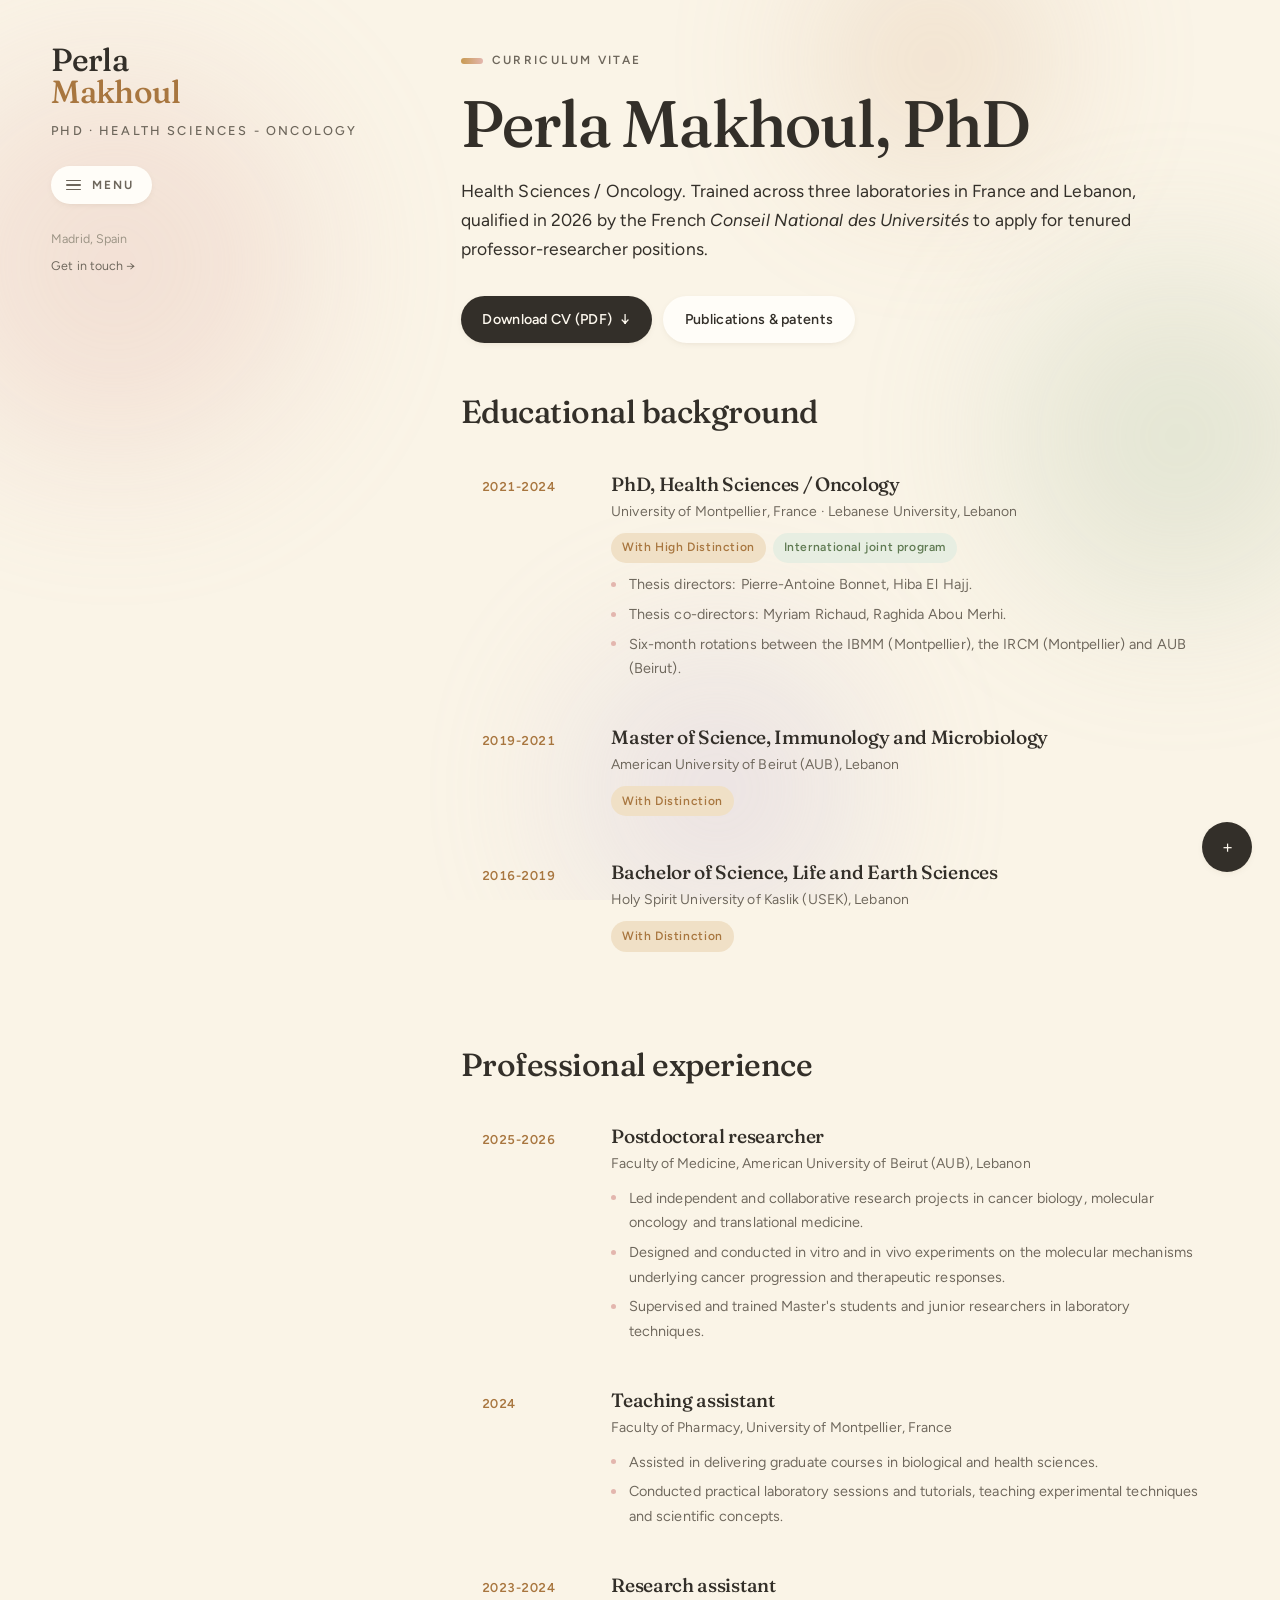
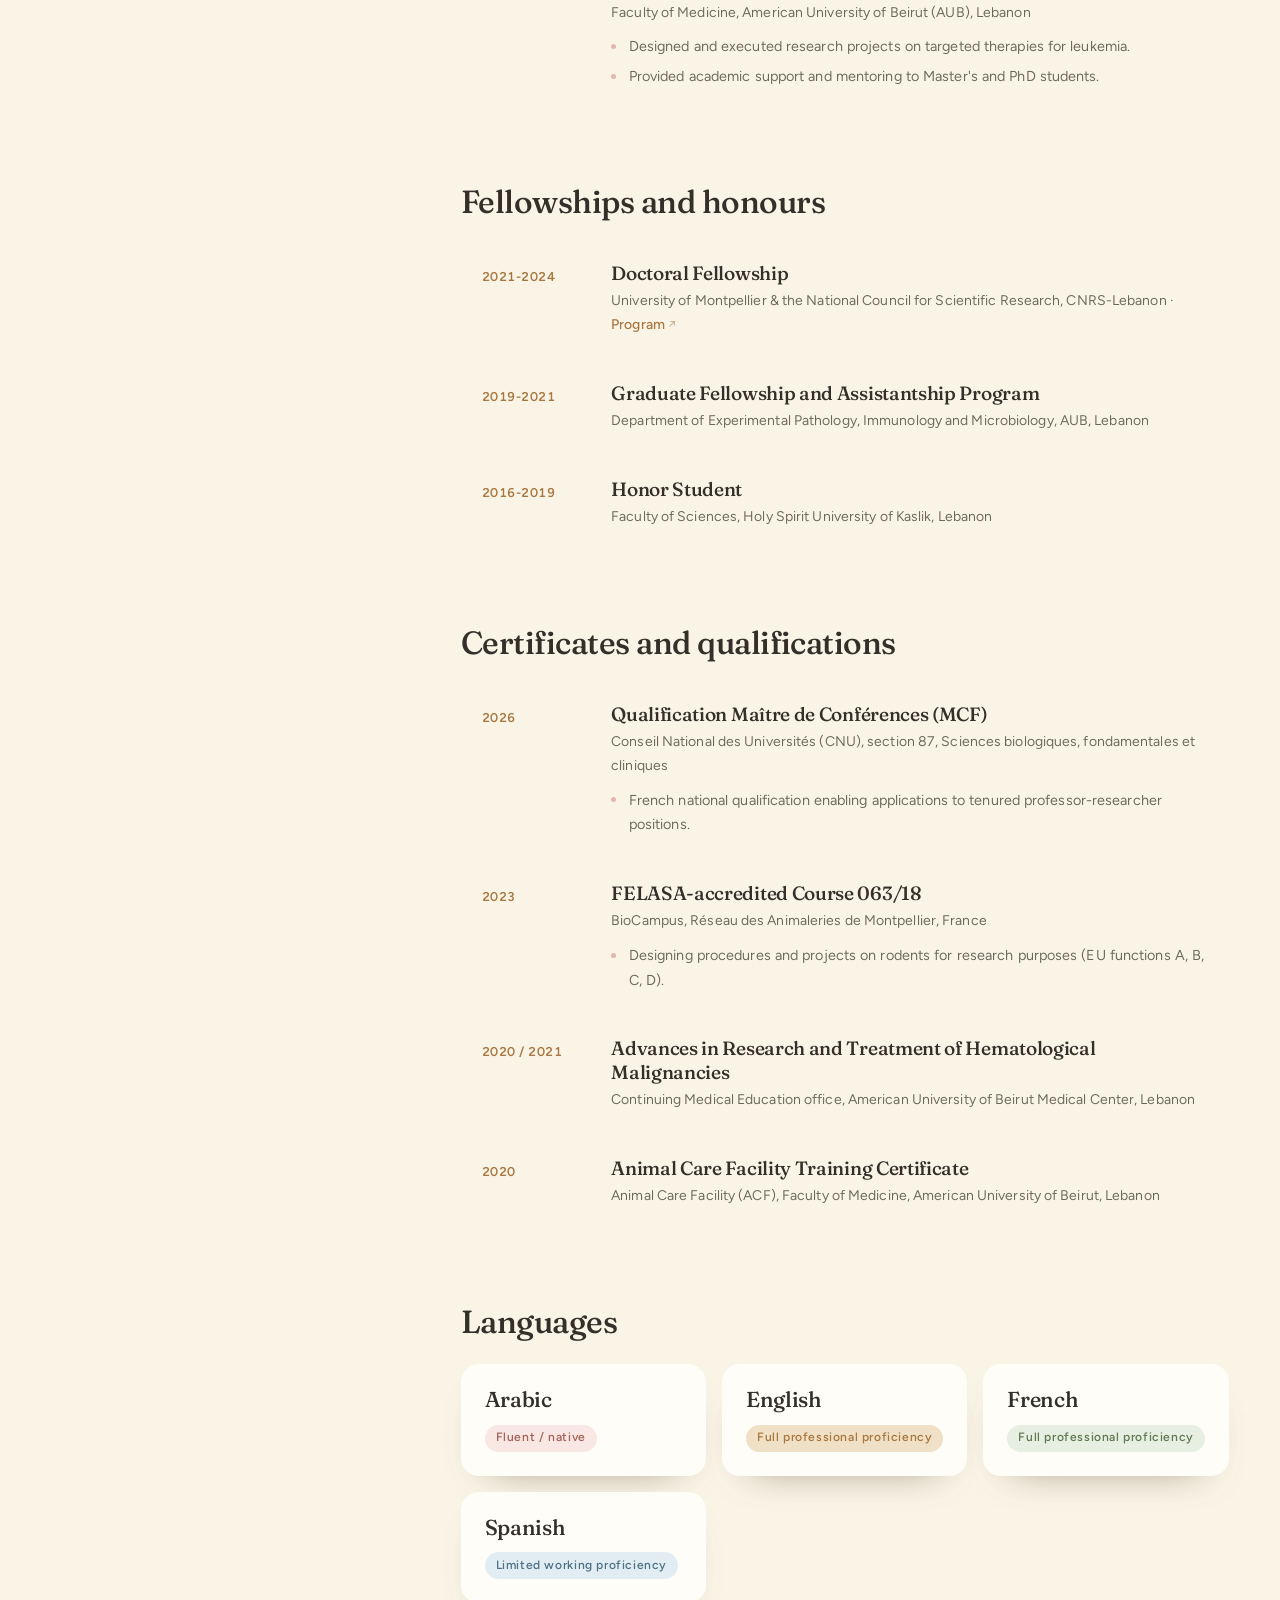
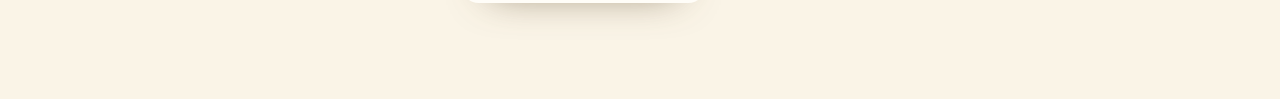
==== cv.html @ 81ce1019 "Perla Makhoul researcher website Static site, no build step. Seven pages: about, research, publicati" ====
<!DOCTYPE html>
<html lang="en">
<head>
<meta charset="utf-8">
<meta name="viewport" content="width=device-width, initial-scale=1">
<title>CV, Perla Makhoul</title>
<meta name="description" content="Curriculum vitae of Perla Makhoul, PhD. Education, professional experience, fellowships, honours, certifications and languages.">
<link rel="icon" href="assets/img/favicon.svg" type="image/svg+xml">
<link rel="preconnect" href="https://fonts.googleapis.com">
<link rel="preconnect" href="https://fonts.gstatic.com" crossorigin>
<link href="https://fonts.googleapis.com/css2?family=Figtree:ital,wght@0,300..700;1,300..700&family=Fraunces:ital,opsz,wght@0,9..144,300..700;1,9..144,300..700&display=swap" rel="stylesheet">
<link rel="stylesheet" href="assets/css/style.css">
</head>
<body data-page="cv">

<div class="ambient" aria-hidden="true"><span></span><span></span><span></span><span></span></div>
<div class="progress" aria-hidden="true"></div>


<div class="shell">

  <aside class="rail">
    <div class="rail-inner">
      <a class="brand" href="index.html">
        <h2 class="name">Perla<em>Makhoul</em></h2>
        <p class="role">PhD · Health Sciences - Oncology</p>
      </a>

      <button class="nav-toggle" aria-expanded="false" aria-controls="site-nav">
        <span class="bars" aria-hidden="true"><i></i></span>
        <span class="lbl">Menu</span>
      </button>

      <nav class="nav" id="site-nav" aria-label="Main" hidden>
        <a href="index.html"><span class="idx">01</span> About</a>
        <a href="research.html"><span class="idx">02</span> Research</a>
        <a href="publications.html"><span class="idx">03</span> Publications &amp; Patents</a>
        <a href="cv.html" aria-current="page"><span class="idx">04</span> CV</a>
        <a href="workshops.html"><span class="idx">05</span> Scientific Outreach</a>
        <a href="conferences.html"><span class="idx">06</span> Conferences</a>
        <a href="contact.html"><span class="idx">07</span> Contact</a>
      </nav>

      <div class="rail-foot">
        <span>Madrid, Spain</span>
        <a href="contact.html">Get in touch →</a>
      </div>
    </div>
  </aside>

  <main class="main">

    <header class="page-head">
      <p class="eyebrow rise">Curriculum vitae</p>
      <h1 class="rise d1">Perla Makhoul, PhD</h1>
      <p class="lede rise d2">
        Health Sciences / Oncology. Trained across three laboratories in France and Lebanon,
        qualified in 2026 by the French <i>Conseil National des Universités</i> to apply for tenured
        professor-researcher positions.
      </p>
      <div class="hero-actions rise d3 no-print">
        <a class="btn" href="assets/files/Perla-Makhoul-CV-2026.pdf" download>Download CV (PDF) <span class="arw">↓</span></a>
        <a class="btn ghost" href="publications.html">Publications &amp; patents</a>
      </div>
    </header>

    <section>
      <h2 class="sec-title rise">Educational background</h2>
      <div class="tl">

        <article class="tl-item rise">
          <div class="tl-when">2021-2024</div>
          <div class="tl-what">
            <h3>PhD, Health Sciences / Oncology</h3>
            <p class="tl-where">University of Montpellier, France · Lebanese University, Lebanon</p>
            <div class="tags">
              <span class="tag">With High Distinction</span>
              <span class="tag sage">International joint program</span>
            </div>
            <ul>
              <li>Thesis directors: Pierre-Antoine Bonnet, Hiba El Hajj.</li>
              <li>Thesis co-directors: Myriam Richaud, Raghida Abou Merhi.</li>
              <li>Six-month rotations between the IBMM (Montpellier), the IRCM (Montpellier) and AUB (Beirut).</li>
            </ul>
          </div>
        </article>

        <article class="tl-item rise d1">
          <div class="tl-when">2019-2021</div>
          <div class="tl-what">
            <h3>Master of Science, Immunology and Microbiology</h3>
            <p class="tl-where">American University of Beirut (AUB), Lebanon</p>
            <div class="tags"><span class="tag">With Distinction</span></div>
          </div>
        </article>

        <article class="tl-item rise d2">
          <div class="tl-when">2016-2019</div>
          <div class="tl-what">
            <h3>Bachelor of Science, Life and Earth Sciences</h3>
            <p class="tl-where">Holy Spirit University of Kaslik (USEK), Lebanon</p>
            <div class="tags"><span class="tag">With Distinction</span></div>
          </div>
        </article>

      </div>
    </section>

    <section>
      <h2 class="sec-title rise">Professional experience</h2>
      <div class="tl">

        <article class="tl-item rise">
          <div class="tl-when">2025-2026</div>
          <div class="tl-what">
            <h3>Postdoctoral researcher</h3>
            <p class="tl-where">Faculty of Medicine, American University of Beirut (AUB), Lebanon</p>
            <ul>
              <li>Led independent and collaborative research projects in cancer biology, molecular oncology and translational medicine.</li>
              <li>Designed and conducted in vitro and in vivo experiments on the molecular mechanisms underlying cancer progression and therapeutic responses.</li>
              <li>Supervised and trained Master's students and junior researchers in laboratory techniques.</li>
            </ul>
          </div>
        </article>

        <article class="tl-item rise d1">
          <div class="tl-when">2024</div>
          <div class="tl-what">
            <h3>Teaching assistant</h3>
            <p class="tl-where">Faculty of Pharmacy, University of Montpellier, France</p>
            <ul>
              <li>Assisted in delivering graduate courses in biological and health sciences.</li>
              <li>Conducted practical laboratory sessions and tutorials, teaching experimental techniques and scientific concepts.</li>
            </ul>
          </div>
        </article>

        <article class="tl-item rise d2">
          <div class="tl-when">2023-2024</div>
          <div class="tl-what">
            <h3>Research assistant</h3>
            <p class="tl-where">Faculty of Medicine, American University of Beirut (AUB), Lebanon</p>
            <ul>
              <li>Designed and executed research projects on targeted therapies for leukemia.</li>
              <li>Provided academic support and mentoring to Master's and PhD students.</li>
            </ul>
          </div>
        </article>

      </div>
    </section>

    <section>
      <h2 class="sec-title rise">Fellowships and honours</h2>
      <div class="tl">

        <article class="tl-item rise">
          <div class="tl-when">2021-2024</div>
          <div class="tl-what">
            <h3>Doctoral Fellowship</h3>
            <p class="tl-where">
              University of Montpellier &amp; the National Council for Scientific Research, CNRS-Lebanon ·
              <a class="link" href="https://cnrs.edu.lb/call-proposals/bourses-doctorales-cnrs-l-um-annee-2021-2022/" target="_blank" rel="noopener">Program</a>
            </p>
          </div>
        </article>

        <article class="tl-item rise d1">
          <div class="tl-when">2019-2021</div>
          <div class="tl-what">
            <h3>Graduate Fellowship and Assistantship Program</h3>
            <p class="tl-where">Department of Experimental Pathology, Immunology and Microbiology, AUB, Lebanon</p>
          </div>
        </article>

        <article class="tl-item rise d2">
          <div class="tl-when">2016-2019</div>
          <div class="tl-what">
            <h3>Honor Student</h3>
            <p class="tl-where">Faculty of Sciences, Holy Spirit University of Kaslik, Lebanon</p>
          </div>
        </article>

      </div>
    </section>

    <section>
      <h2 class="sec-title rise">Certificates and qualifications</h2>
      <div class="tl">

        <article class="tl-item rise">
          <div class="tl-when">2026</div>
          <div class="tl-what">
            <h3>Qualification Maître de Conférences (MCF)</h3>
            <p class="tl-where">Conseil National des Universités (CNU), section 87, Sciences biologiques, fondamentales et cliniques</p>
            <ul><li>French national qualification enabling applications to tenured professor-researcher positions.</li></ul>
          </div>
        </article>

        <article class="tl-item rise d1">
          <div class="tl-when">2023</div>
          <div class="tl-what">
            <h3>FELASA-accredited Course 063/18</h3>
            <p class="tl-where">BioCampus, Réseau des Animaleries de Montpellier, France</p>
            <ul><li>Designing procedures and projects on rodents for research purposes (EU functions A, B, C, D).</li></ul>
          </div>
        </article>

        <article class="tl-item rise d2">
          <div class="tl-when">2020 / 2021</div>
          <div class="tl-what">
            <h3>Advances in Research and Treatment of Hematological Malignancies</h3>
            <p class="tl-where">Continuing Medical Education office, American University of Beirut Medical Center, Lebanon</p>
          </div>
        </article>

        <article class="tl-item rise d3">
          <div class="tl-when">2020</div>
          <div class="tl-what">
            <h3>Animal Care Facility Training Certificate</h3>
            <p class="tl-where">Animal Care Facility (ACF), Faculty of Medicine, American University of Beirut, Lebanon</p>
          </div>
        </article>

      </div>
    </section>

    <section>
      <h2 class="sec-title rise">Languages</h2>
      <div class="lang rise d1">
        <div class="lang-card">
          <h3>Arabic</h3>
          <span class="tag rose">Fluent / native</span>
        </div>
        <div class="lang-card">
          <h3>English</h3>
          <span class="tag">Full professional proficiency</span>
        </div>
        <div class="lang-card">
          <h3>French</h3>
          <span class="tag sage">Full professional proficiency</span>
        </div>
        <div class="lang-card">
          <h3>Spanish</h3>
          <span class="tag sky">Limited working proficiency</span>
        </div>
      </div>
    </section>

  </main>
</div>

<div class="fab-dock">
  <button class="fab primary" id="fab-main" aria-expanded="false" aria-label="More actions">+</button>
  <div class="fab-stack">
    <button class="fab" id="fab-palette" aria-label="Change color palette">◐<span class="tip">Change palette</span></button>
    <button class="fab" id="fab-print" aria-label="Print this page">⎙<span class="tip">Print / save PDF</span></button>
    <a class="fab" href="contact.html" aria-label="Contact"><span aria-hidden="true">✉</span><span class="tip">Contact</span></a>
  </div>
  <button class="fab" id="fab-top" hidden aria-label="Back to top">↑<span class="tip">Back to top</span></button>
</div>

<script src="assets/js/main.js"></script>
</body>
</html>
---- assets/css/style.css ----
/* ==========================================================================
   Perla Makhoul — researcher site
   Palette: very light ochre ground, soft pastel accents, zero rules/gridlines.
   Type:    Fraunces (serif titles) + Figtree (sans body)
   ========================================================================== */

/* ---------- tokens ---------- */
:root {
  /* ground */
  --bg:        #faf4e7;
  --bg-deep:   #f3e9d5;
  --surface:   #fffdf8;
  --surface-2: #f7f0e2;

  /* ink */
  --ink:       #332f29;
  --ink-soft:  #6d665b;
  --ink-faint: #9b9384;

  /* pastels */
  --ochre:  #c89a52;
  --rose:   #e3b6ae;
  --sage:   #b3c6ab;
  --lilac:  #c7bbdb;
  --sky:    #aec8d6;
  --clay:   #d9b08c;

  --accent:      #a8763f;
  --accent-soft: #f0e0c6;

  --shadow-sm: 0 2px 10px -6px rgba(90, 70, 40, .35);
  --shadow:    0 18px 40px -30px rgba(90, 70, 40, .75);
  --shadow-lg: 0 30px 60px -35px rgba(90, 70, 40, .65);

  --serif: "Fraunces", "Iowan Old Style", Georgia, "Times New Roman", serif;
  --sans:  "Figtree", "Inter", -apple-system, BlinkMacSystemFont, "Segoe UI", Roboto, sans-serif;

  --r-sm: 10px;
  --r:    18px;
  --r-lg: 28px;

  --ease: cubic-bezier(.22, .68, .3, 1);
}

/* alternate palettes, toggled by the floating palette button */
:root[data-palette="rose"] {
  --bg: #fbf1ec; --bg-deep: #f6e3dc; --surface: #fffcfa; --surface-2: #f9ece6;
  --accent: #b16a63; --accent-soft: #f3ded8; --ochre: #cf9a8e;
}
:root[data-palette="sage"] {
  --bg: #f3f5ec; --bg-deep: #e6ecdd; --surface: #fdfefa; --surface-2: #eef2e5;
  --accent: #6f8a63; --accent-soft: #e2ead9; --ochre: #96ad86;
}

/* ---------- reset ---------- */
*, *::before, *::after { box-sizing: border-box; }
html { -webkit-text-size-adjust: 100%; scroll-behavior: smooth; }
body {
  margin: 0;
  background: var(--bg);
  color: var(--ink);
  font-family: var(--sans);
  font-size: 16.5px;
  line-height: 1.72;
  font-weight: 380;
  letter-spacing: .006em;
  -webkit-font-smoothing: antialiased;
  overflow-x: hidden;
}
img { max-width: 100%; display: block; }
a { color: var(--accent); text-decoration: none; }
button { font: inherit; color: inherit; background: none; border: 0; cursor: pointer; }
ul { margin: 0; padding: 0; list-style: none; }

/* ---------- ambient drifting blobs ---------- */
.ambient { position: fixed; inset: 0; z-index: 0; pointer-events: none; overflow: hidden; }
.ambient span {
  position: absolute; display: block; border-radius: 50%;
  filter: blur(80px); opacity: .3;
  animation: drift 34s var(--ease) infinite alternate;
}
.ambient span:nth-child(1) { width: 30vw; height: 30vw; left: -6vw;  top: 8vh;  background: var(--rose);  animation-duration: 38s; }
.ambient span:nth-child(2) { width: 26vw; height: 26vw; right: -5vw; top: 30vh; background: var(--sage);  animation-duration: 46s; animation-delay: -8s; }
.ambient span:nth-child(3) { width: 22vw; height: 22vw; left: 45vw;  top: 72vh; background: var(--lilac); animation-duration: 52s; animation-delay: -20s; }
.ambient span:nth-child(4) { width: 18vw; height: 18vw; right: 18vw; top: -6vh; background: var(--clay);  animation-duration: 41s; animation-delay: -14s; }
@keyframes drift {
  from { transform: translate3d(0, 0, 0) scale(1); }
  to   { transform: translate3d(4vw, -6vh, 0) scale(1.18); }
}

/* reading progress — a soft ochre wash, not a rule */
.progress {
  position: fixed; top: 0; left: 0; height: 3px; width: 0%;
  background: linear-gradient(90deg, var(--rose), var(--ochre), var(--sage));
  z-index: 90; border-radius: 0 3px 3px 0;
  transition: width .12s linear;
}

/* ==========================================================================
   Layout — three equal columns: rail = 1, content = 2
   ========================================================================== */
.shell {
  position: relative; z-index: 1;
  display: grid;
  grid-template-columns: repeat(3, minmax(0, 1fr));
  gap: clamp(2rem, 4vw, 4.5rem);
  max-width: 1460px;
  margin: 0 auto;
  padding: clamp(1.6rem, 3.4vw, 3.4rem) clamp(1.3rem, 4vw, 4rem) 6rem;
}
.rail { grid-column: 1 / 2; }
.main { grid-column: 2 / -1; min-width: 0; }

.rail-inner {
  position: sticky; top: clamp(1.6rem, 3.4vw, 3.4rem);
  display: flex; flex-direction: column; gap: 1.5rem;
  max-height: calc(100vh - 5rem);
}

/* ---------- identity block ---------- */
.brand { text-decoration: none; color: inherit; display: block; }
.brand .name {
  font-family: var(--serif);
  font-size: clamp(1.9rem, 2.5vw, 2.55rem);
  line-height: 1.02;
  font-weight: 500;
  letter-spacing: -.018em;
  margin: 0;
  font-variation-settings: "SOFT" 30, "WONK" 0;
}
.brand .name em { font-style: normal; display: block; color: var(--accent); }
.brand .role {
  margin: .7rem 0 0;
  font-size: .795rem;
  letter-spacing: .17em;
  text-transform: uppercase;
  color: var(--ink-soft);
  font-weight: 500;
  line-height: 1.7;
}

/* ---------- rail portrait, hover to reveal ---------- */
.reveal-photo {
  position: relative; overflow: hidden;
  border-radius: var(--r);
  box-shadow: var(--shadow);
  background: var(--surface-2);
  cursor: pointer;
  isolation: isolate;
}
.reveal-photo img {
  width: 100%; height: 100%; object-fit: cover;
  transition: transform 1.1s var(--ease), filter .6s var(--ease);
}
.reveal-photo .veil {
  position: absolute; inset: 0;
  display: flex; flex-direction: column; justify-content: flex-end;
  gap: .35rem;
  padding: 1.15rem 1.25rem;
  background: linear-gradient(to top, rgba(51,47,41,.88) 0%, rgba(51,47,41,.55) 45%, rgba(51,47,41,0) 100%);
  color: #fdf8ee;
  opacity: 0;
  transform: translateY(12px);
  transition: opacity .5s var(--ease), transform .5s var(--ease);
}
.reveal-photo .veil strong {
  font-family: var(--serif); font-weight: 500;
  font-size: 1.12rem; line-height: 1.2; letter-spacing: -.01em;
}
.reveal-photo .veil span { font-size: .82rem; line-height: 1.5; opacity: .88; }
.reveal-photo:hover img,
.reveal-photo.is-open img { transform: scale(1.07); filter: saturate(.82) brightness(.94); }
.reveal-photo:hover .veil,
.reveal-photo.is-open .veil,
.reveal-photo:focus-visible .veil { opacity: 1; transform: none; }
.reveal-photo::after {
  content: "";
  position: absolute; top: .8rem; right: .8rem;
  width: 9px; height: 9px; border-radius: 50%;
  background: var(--rose);
  box-shadow: 0 0 0 0 rgba(227,182,174,.75);
  animation: ping 2.8s ease-out infinite;
  transition: opacity .3s;
}
.reveal-photo:hover::after, .reveal-photo.is-open::after { opacity: 0; }
@keyframes ping {
  0%   { box-shadow: 0 0 0 0 rgba(227,182,174,.7); }
  70%  { box-shadow: 0 0 0 14px rgba(227,182,174,0); }
  100% { box-shadow: 0 0 0 0 rgba(227,182,174,0); }
}

/* ---------- collapsible navigation ---------- */
.nav-toggle {
  align-self: flex-start;
  display: inline-flex; align-items: center; gap: .7rem;
  padding: .58rem 1.15rem .58rem .9rem;
  border-radius: 999px;
  background: var(--surface);
  box-shadow: var(--shadow-sm);
  color: var(--ink-soft);
  font-size: .74rem; letter-spacing: .17em; text-transform: uppercase; font-weight: 650;
  transition: color .3s var(--ease), background-color .3s var(--ease), transform .3s var(--ease);
}
.nav-toggle:hover { color: var(--ink); transform: translateY(-2px); }
.nav-toggle[aria-expanded="true"] { background: var(--ink); color: #fdf8ee; }
.nav-toggle .bars { position: relative; width: 15px; height: 11px; flex: none; }
.nav-toggle .bars i,
.nav-toggle .bars i::before,
.nav-toggle .bars i::after {
  position: absolute; left: 0; width: 15px; height: 1.6px; border-radius: 2px;
  background: currentColor; transition: transform .35s var(--ease), opacity .2s var(--ease);
}
.nav-toggle .bars i { top: 4.7px; }
.nav-toggle .bars i::before { content: ""; top: -4.7px; }
.nav-toggle .bars i::after  { content: ""; top:  4.7px; }
.nav-toggle[aria-expanded="true"] .bars i { background: transparent; }
.nav-toggle[aria-expanded="true"] .bars i::before { transform: translateY(4.7px) rotate(45deg); }
.nav-toggle[aria-expanded="true"] .bars i::after  { transform: translateY(-4.7px) rotate(-45deg); }

.nav { display: flex; flex-direction: column; gap: .1rem; overflow-y: auto; }
.nav[hidden] { display: none; }
.nav { animation: nav-in .4s var(--ease); }
@keyframes nav-in {
  from { opacity: 0; transform: translateY(-8px); }
  to   { opacity: 1; transform: none; }
}
.nav a {
  position: relative;
  display: flex; align-items: baseline; gap: .6rem;
  padding: .42rem .7rem .42rem .55rem;
  border-radius: var(--r-sm);
  color: var(--ink-soft);
  font-size: .935rem;
  font-weight: 450;
  letter-spacing: .008em;
  transition: color .3s var(--ease), background-color .3s var(--ease), padding-left .3s var(--ease);
}
.nav a .idx {
  font-family: var(--serif);
  font-size: .72rem;
  color: var(--ink-faint);
  font-variant-numeric: tabular-nums;
  transition: color .3s var(--ease);
}
.nav a:hover { color: var(--ink); background: var(--surface-2); padding-left: .95rem; }
.nav a[aria-current="page"] {
  color: var(--ink); font-weight: 600;
  background: linear-gradient(90deg, var(--accent-soft), transparent 92%);
}
.nav a[aria-current="page"] .idx { color: var(--accent); }

.rail-foot {
  margin-top: auto;
  font-size: .78rem; color: var(--ink-faint);
  display: flex; flex-direction: column; gap: .3rem;
}
.rail-foot a { color: var(--ink-soft); }
.rail-foot a:hover { color: var(--accent); }

/* ==========================================================================
   Typography
   ========================================================================== */
h1, h2, h3, h4 {
  font-family: var(--serif);
  font-weight: 500;
  letter-spacing: -.016em;
  line-height: 1.14;
  margin: 0;
  font-variation-settings: "SOFT" 28, "WONK" 0;
}
h1 { font-size: clamp(2.5rem, 5.2vw, 4.1rem); }
h2 { font-size: clamp(1.65rem, 2.5vw, 2.2rem); }
h3 { font-size: clamp(1.16rem, 1.5vw, 1.38rem); line-height: 1.25; }
h4 { font-size: 1.02rem; }

p { margin: 0 0 1.05rem; }
p:last-child { margin-bottom: 0; }
.lede {
  font-size: clamp(1.09rem, 1.35vw, 1.24rem);
  line-height: 1.68;
  color: var(--ink);
  font-weight: 400;
}
.muted { color: var(--ink-soft); }
.small { font-size: .87rem; }

.eyebrow {
  display: inline-flex; align-items: center; gap: .55rem;
  font-size: .74rem; letter-spacing: .2em; text-transform: uppercase;
  color: var(--ink-soft); font-weight: 600; margin-bottom: 1rem;
}
.eyebrow::before {
  content: ""; width: 22px; height: 6px; border-radius: 6px;
  background: linear-gradient(90deg, var(--ochre), var(--rose));
}

/* page head */
.page-head { margin-bottom: clamp(2.2rem, 4vw, 3.4rem); }
.page-head h1 { margin-bottom: .9rem; }
.page-head .lede { max-width: 62ch; }

/* section rhythm — spacing does the dividing, never a line */
section + section { margin-top: clamp(3rem, 6vw, 5.5rem); }
.sec-title { margin-bottom: 1.5rem; }

/* ==========================================================================
   Surfaces
   ========================================================================== */
.card {
  background: var(--surface);
  border-radius: var(--r);
  padding: clamp(1.3rem, 2.3vw, 2rem);
  box-shadow: var(--shadow);
  transition: transform .45s var(--ease), box-shadow .45s var(--ease);
}
.card.tint  { background: var(--surface-2); box-shadow: none; }
.card > p, .entry .meta { max-width: 78ch; }
.card.lift:hover { transform: translateY(-5px); box-shadow: var(--shadow-lg); }

.stack   { display: flex; flex-direction: column; gap: 1.1rem; }
.stack-lg{ display: flex; flex-direction: column; gap: clamp(1.4rem, 2.4vw, 2.2rem); }
.two-col { display: grid; grid-template-columns: repeat(auto-fit, minmax(260px, 1fr)); gap: clamp(1.1rem, 2vw, 1.8rem); }

/* pills / tags */
.tags { display: flex; flex-wrap: wrap; gap: .45rem; }
.tag {
  font-size: .755rem; letter-spacing: .05em; font-weight: 550;
  padding: .3rem .68rem; border-radius: 999px;
  background: var(--accent-soft); color: var(--accent);
  white-space: nowrap;
}
.tag.sage  { background: #e7eee2; color: #5f7a52; }
.tag.rose  { background: #f8e7e3; color: #a4625a; }
.tag.lilac { background: #ece7f4; color: #6f6088; }
.tag.sky   { background: #e2edf3; color: #4f7285; }

/* soft inline link underline that grows */
.link {
  position: relative; font-weight: 500;
  background-image: linear-gradient(var(--accent), var(--accent));
  background-size: 0% 1.2px; background-repeat: no-repeat;
  background-position: 0 95%;
  transition: background-size .35s var(--ease);
}
.link:hover { background-size: 100% 1.2px; }
.link::after { content: " ↗"; font-size: .8em; opacity: .55; }
.link.plain::after { content: ""; }

/* ==========================================================================
   Landing
   ========================================================================== */
.hero { padding-top: clamp(.5rem, 3vw, 2.6rem); }
.hero h1 { letter-spacing: -.028em; }
.hero h1 .flip {
  color: var(--accent); font-style: italic;
  display: inline-block; min-width: 5ch;
}
.hero-actions { display: flex; flex-wrap: wrap; gap: .7rem; margin-top: 2rem; }

.btn {
  display: inline-flex; align-items: center; gap: .5rem;
  padding: .72rem 1.35rem; border-radius: 999px;
  font-size: .89rem; font-weight: 550; letter-spacing: .02em;
  background: var(--ink); color: #fdf8ee;
  box-shadow: var(--shadow-sm);
  transition: transform .3s var(--ease), box-shadow .3s var(--ease), background-color .3s var(--ease);
}
.btn:hover { transform: translateY(-3px); box-shadow: var(--shadow); }
.btn.ghost { background: var(--surface); color: var(--ink); }
.btn.ghost:hover { background: var(--surface); color: var(--accent); }
.btn .arw { transition: transform .3s var(--ease); }
.btn:hover .arw { transform: translateX(4px); }

/* numbers strip */
.figures { display: grid; grid-template-columns: repeat(auto-fit, minmax(130px, 1fr)); gap: 1.4rem 1.1rem; }
.figure .n {
  font-family: var(--serif); font-size: clamp(2rem, 3.4vw, 2.9rem);
  line-height: 1; color: var(--accent); font-weight: 500;
  font-variant-numeric: tabular-nums;
}
.figure .l {
  margin-top: .45rem; font-size: .79rem; letter-spacing: .08em;
  text-transform: uppercase; color: var(--ink-soft); font-weight: 500; line-height: 1.5;
}

/* portrait on the landing page — horizontal crop, kept modest */
.portrait-solo { max-width: 420px; aspect-ratio: 3 / 2; }

/* quick-jump grid on landing */
.jump { display: grid; grid-template-columns: repeat(auto-fit, minmax(215px, 1fr)); gap: 1rem; }
.jump a {
  display: flex; flex-direction: column; gap: .3rem;
  padding: 1.25rem 1.3rem 1.35rem;
  border-radius: var(--r); background: var(--surface);
  box-shadow: var(--shadow); color: var(--ink);
  transition: transform .4s var(--ease), box-shadow .4s var(--ease), background-color .4s var(--ease);
}
.jump a:hover { transform: translateY(-6px); box-shadow: var(--shadow-lg); background: var(--surface); }
.jump a strong { font-family: var(--serif); font-size: 1.2rem; font-weight: 500; }
.jump a span { font-size: .845rem; color: var(--ink-soft); line-height: 1.55; }
.jump a .go { margin-top: .5rem; font-size: .78rem; color: var(--accent); letter-spacing: .08em; text-transform: uppercase; font-weight: 600; }

/* ==========================================================================
   Research
   ========================================================================== */
.project { position: relative; }
.project-figure {
  border-radius: var(--r-lg); overflow: hidden;
  background: var(--surface); padding: clamp(.7rem, 1.4vw, 1.15rem);
  box-shadow: var(--shadow);
  cursor: zoom-in;
  transition: transform .5s var(--ease), box-shadow .5s var(--ease);
}
.project-figure:hover { transform: translateY(-4px); box-shadow: var(--shadow-lg); }
.project-figure img { border-radius: var(--r-sm); width: 100%; }
.project-figure figcaption {
  margin-top: .75rem; padding: 0 .35rem .15rem;
  font-size: .795rem; color: var(--ink-soft); line-height: 1.55;
  display: flex; justify-content: space-between; gap: 1rem; align-items: baseline;
}
.project-figure figcaption em { font-style: normal; color: var(--ink-faint); white-space: nowrap; }

/* expandable abstract */
.disclose { margin-top: 1.1rem; }
.disclose-btn {
  display: inline-flex; align-items: center; gap: .55rem;
  padding: .5rem 1rem .5rem 1.05rem; border-radius: 999px;
  background: var(--surface-2); color: var(--ink-soft);
  font-size: .81rem; font-weight: 600; letter-spacing: .07em; text-transform: uppercase;
  transition: background-color .3s var(--ease), color .3s var(--ease);
}
.disclose-btn:hover { background: var(--accent-soft); color: var(--accent); }
.disclose-btn .chev { transition: transform .35s var(--ease); font-size: .95rem; }
.disclose-btn[aria-expanded="true"] .chev { transform: rotate(180deg); }
.disclose-body {
  overflow: hidden; height: 0;
  transition: height .5s var(--ease);
}
.disclose-body > div {
  padding: 1.3rem 0 .2rem;
  color: var(--ink-soft); font-size: .955rem;
  max-width: 74ch;
}
.disclose-body h4 { color: var(--ink); margin-bottom: .5rem; }

/* ==========================================================================
   Publications
   ========================================================================== */
.filters { display: flex; flex-wrap: wrap; gap: .5rem; margin-bottom: 1.8rem; }
.chip {
  padding: .42rem 1rem; border-radius: 999px;
  background: var(--surface); color: var(--ink-soft);
  font-size: .82rem; font-weight: 550;
  box-shadow: var(--shadow-sm);
  transition: all .3s var(--ease);
}
.chip:hover { color: var(--ink); transform: translateY(-2px); }
.chip[aria-pressed="true"] { background: var(--ink); color: #fdf8ee; }

.pub {
  display: grid; grid-template-columns: 4.2rem 1fr; gap: 0 1.4rem;
  padding: 1.35rem 1.5rem 1.4rem;
  border-radius: var(--r); background: var(--surface);
  box-shadow: var(--shadow);
  transition: transform .4s var(--ease), box-shadow .4s var(--ease), opacity .35s, filter .35s;
}
.pub:hover { transform: translateY(-4px); box-shadow: var(--shadow-lg); }
.pub.is-hidden { display: none; }
.pub .yr {
  font-family: var(--serif); font-size: 1.5rem; color: var(--accent);
  line-height: 1.1; font-variant-numeric: tabular-nums;
}
.pub .yr small { display: block; font-family: var(--sans); font-size: .68rem; letter-spacing: .1em; text-transform: uppercase; color: var(--ink-faint); margin-top: .3rem; }
.pub h3 { margin-bottom: .5rem; }
.pub .authors { font-size: .875rem; color: var(--ink-soft); margin-bottom: .55rem; }
.pub .authors b { color: var(--ink); font-weight: 650; }
.pub .venue { font-size: .875rem; color: var(--ink-soft); font-style: italic; }
.pub .pub-actions { display: flex; flex-wrap: wrap; gap: .5rem; margin-top: .9rem; align-items: center; }
.mini {
  font-size: .765rem; font-weight: 600; letter-spacing: .06em;
  padding: .34rem .8rem; border-radius: 999px;
  background: var(--surface-2); color: var(--ink-soft);
  transition: background-color .3s, color .3s, transform .3s;
}
.mini:hover { background: var(--accent-soft); color: var(--accent); transform: translateY(-2px); }
.mini.ok { background: #e7eee2; color: #5f7a52; }

.patent {
  background: linear-gradient(135deg, var(--accent-soft), var(--surface) 70%);
  border-radius: var(--r-lg);
  padding: clamp(1.5rem, 2.6vw, 2.3rem);
  box-shadow: var(--shadow);
}
.patent .seal {
  width: 46px; height: 46px; border-radius: 50%;
  background: var(--surface); color: var(--accent);
  display: grid; place-items: center; font-size: 1.3rem;
  box-shadow: var(--shadow-sm); margin-bottom: 1rem;
}

/* ==========================================================================
   CV timeline
   ========================================================================== */
.tl { display: flex; flex-direction: column; gap: .55rem; }
.tl-item {
  display: grid; grid-template-columns: 6.6rem 1fr; gap: 0 1.5rem;
  padding: 1.05rem 1.3rem 1.15rem;
  border-radius: var(--r);
  background: transparent;
  transition: background-color .4s var(--ease), transform .4s var(--ease);
}
.tl-item:hover { background: var(--surface); transform: translateX(5px); }
.tl-when {
  font-size: .8rem; font-weight: 600; letter-spacing: .04em;
  color: var(--accent); font-variant-numeric: tabular-nums;
  padding-top: .3rem;
}
.tl-what h3 { margin-bottom: .25rem; }
.tl-where { font-size: .875rem; color: var(--ink-soft); margin-bottom: .55rem; }
.tl-what ul { display: flex; flex-direction: column; gap: .3rem; margin-top: .6rem; }
.tl-what li {
  position: relative; padding-left: 1.1rem;
  font-size: .9rem; color: var(--ink-soft);
}
.tl-what li::before {
  content: ""; position: absolute; left: 0; top: .68em;
  width: 5px; height: 5px; border-radius: 50%; background: var(--rose);
}

.lang { display: grid; grid-template-columns: repeat(auto-fit, minmax(215px, 1fr)); gap: 1rem; }
.lang-card {
  display: flex; flex-direction: column; align-items: flex-start; gap: .7rem;
  padding: 1.4rem 1.5rem 1.5rem;
  border-radius: var(--r);
  background: var(--surface);
  box-shadow: var(--shadow);
  transition: transform .4s var(--ease), box-shadow .4s var(--ease);
}
.lang-card:hover { transform: translateY(-5px); box-shadow: var(--shadow-lg); }
.lang-card h3 { font-size: 1.35rem; }
.lang-card .tag { white-space: normal; line-height: 1.45; }

/* ==========================================================================
   Gallery / conferences / workshops
   ========================================================================== */
.gallery { display: grid; grid-template-columns: repeat(auto-fit, minmax(220px, 1fr)); gap: clamp(.85rem, 1.6vw, 1.25rem); }
.gallery .reveal-photo { aspect-ratio: 4 / 5; }
.gallery .reveal-photo.wide { grid-column: span 2; aspect-ratio: 16 / 10; }

.entry {
  padding: 1.4rem 1.6rem 1.5rem;
  border-radius: var(--r);
  background: var(--surface);
  box-shadow: var(--shadow);
  transition: transform .4s var(--ease), box-shadow .4s var(--ease);
}
.entry:hover { transform: translateY(-4px); box-shadow: var(--shadow-lg); }
.entry .kicker {
  display: flex; align-items: center; gap: .6rem; flex-wrap: wrap;
  margin-bottom: .7rem;
}
.entry h3 { font-style: italic; font-weight: 400; margin-bottom: .6rem; }
.entry .meta { font-size: .885rem; color: var(--ink-soft); }
.entry .meta b { color: var(--ink); font-weight: 600; }

/* media grouped per talk — two across, deliberately large */
.talk + .talk { margin-top: clamp(2.4rem, 4.5vw, 4rem); }
.talk-head { margin-bottom: 1.2rem; }
.talk-head h3 { margin-bottom: .4rem; }
.talk-head .where { font-size: .875rem; color: var(--ink-soft); }
.media-2 {
  display: grid;
  grid-template-columns: repeat(auto-fit, minmax(255px, 1fr));
  gap: clamp(1rem, 2vw, 1.7rem);
  align-items: start;
}
.media-2 > * { width: 100%; }
.media-2 .reveal-photo { aspect-ratio: 3 / 4; }
.media-2 .reveal-photo.land { aspect-ratio: 4 / 3; }
.media-2 .project-figure { cursor: zoom-in; }

/* ==========================================================================
   Contact
   ========================================================================== */
.contact-grid { display: grid; grid-template-columns: repeat(auto-fit, minmax(240px, 1fr)); gap: 1.1rem; }
.contact-card {
  display: flex; flex-direction: column; gap: .35rem;
  padding: 1.5rem 1.6rem 1.6rem;
  border-radius: var(--r); background: var(--surface);
  box-shadow: var(--shadow); color: var(--ink);
  transition: transform .4s var(--ease), box-shadow .4s var(--ease);
}
.contact-card:hover { transform: translateY(-6px); box-shadow: var(--shadow-lg); }
.contact-card .ic { font-size: 1.5rem; margin-bottom: .45rem; }
.contact-card .k { font-size: .75rem; letter-spacing: .14em; text-transform: uppercase; color: var(--ink-faint); font-weight: 600; }
.contact-card .v { font-size: 1.02rem; font-weight: 500; word-break: break-word; }
.contact-card .hint { font-size: .8rem; color: var(--ink-soft); margin-top: .35rem; }

.field { display: flex; flex-direction: column; gap: .45rem; margin-bottom: 1rem; }
.field label { font-size: .78rem; letter-spacing: .12em; text-transform: uppercase; color: var(--ink-soft); font-weight: 600; }
.field input, .field textarea {
  font: inherit; font-size: .95rem; color: var(--ink);
  background: var(--surface-2); border: 0; border-radius: var(--r-sm);
  padding: .8rem .95rem; outline: none;
  transition: box-shadow .3s var(--ease), background-color .3s var(--ease);
}
.field input:focus, .field textarea:focus {
  background: var(--surface);
  box-shadow: 0 0 0 3px var(--accent-soft);
}
.field textarea { resize: vertical; min-height: 130px; }

/* ==========================================================================
   Floating action buttons
   ========================================================================== */
.fab-dock {
  position: fixed; right: clamp(1rem, 2.2vw, 1.8rem); bottom: clamp(1rem, 2.2vw, 1.8rem);
  z-index: 70;
  display: flex; flex-direction: column-reverse; align-items: center; gap: .65rem;
}
.fab {
  position: relative;
  width: 50px; height: 50px; border-radius: 50%;
  display: grid; place-items: center;
  background: var(--surface); color: var(--ink);
  box-shadow: var(--shadow-lg), var(--shadow-sm);
  font-size: 1.12rem;
  transition: transform .4s var(--ease), background-color .35s var(--ease), color .35s var(--ease), opacity .35s var(--ease);
}
.fab:hover { transform: translateY(-4px) scale(1.06); background: var(--ink); color: #fdf8ee; }
.fab.primary { background: var(--ink); color: #fdf8ee; }
.fab.primary:hover { background: var(--accent); }
.fab[hidden] { display: none; }

/* staggered pop-in for the secondary fabs */
.fab-stack { display: none; flex-direction: column-reverse; gap: .6rem; align-items: center; }
body.fabs-open .fab-stack { display: flex; }
.fab-stack .fab {
  width: 44px; height: 44px; font-size: 1rem;
  animation: fab-pop .4s var(--ease) backwards;
}
.fab-stack .fab:nth-child(1) { animation-delay: .00s; }
.fab-stack .fab:nth-child(2) { animation-delay: .06s; }
.fab-stack .fab:nth-child(3) { animation-delay: .12s; }
.fab-stack .fab:nth-child(4) { animation-delay: .18s; }
@keyframes fab-pop {
  from { opacity: 0; transform: translateY(16px) scale(.55); }
  to   { opacity: 1; transform: none; }
}
body.fabs-open #fab-main { transform: rotate(135deg); }
body.fabs-open #fab-main:hover { transform: rotate(135deg) translateY(-4px) scale(1.06); }

/* tooltip */
.fab .tip {
  position: absolute; right: calc(100% + 12px); top: 50%;
  transform: translateY(-50%) translateX(6px);
  background: var(--ink); color: #fdf8ee;
  font-size: .74rem; font-weight: 550; letter-spacing: .04em;
  padding: .32rem .68rem; border-radius: 999px; white-space: nowrap;
  opacity: 0; pointer-events: none;
  transition: opacity .28s var(--ease), transform .28s var(--ease);
}
.fab:hover .tip { opacity: 1; transform: translateY(-50%); }

/* toast */
.toast {
  position: fixed; left: 50%; bottom: 2rem; transform: translate(-50%, 20px);
  background: var(--ink); color: #fdf8ee;
  padding: .7rem 1.3rem; border-radius: 999px;
  font-size: .85rem; box-shadow: var(--shadow-lg);
  opacity: 0; pointer-events: none; z-index: 120;
  transition: opacity .35s var(--ease), transform .35s var(--ease);
}
.toast.show { opacity: 1; transform: translate(-50%, 0); }

/* ---------- lightbox ---------- */
.lightbox {
  position: fixed; inset: 0; z-index: 200;
  background: rgba(43, 39, 33, .93);
  display: grid; place-items: center;
  padding: clamp(1rem, 4vw, 3rem);
  opacity: 0; pointer-events: none;
  transition: opacity .4s var(--ease);
}
.lightbox.show { opacity: 1; pointer-events: auto; }
.lightbox img {
  max-width: 100%; max-height: 82vh;
  border-radius: var(--r); box-shadow: 0 40px 90px -30px rgba(0,0,0,.7);
  transform: scale(.96); transition: transform .45s var(--ease);
}
.lightbox.show img { transform: scale(1); }
.lightbox .cap {
  color: #f2e9d9; font-size: .87rem; text-align: center;
  margin-top: 1rem; max-width: 60ch;
}
.lightbox .x {
  position: absolute; top: 1.4rem; right: 1.6rem;
  width: 42px; height: 42px; border-radius: 50%;
  background: rgba(253,248,238,.14); color: #fdf8ee;
  display: grid; place-items: center; font-size: 1.1rem;
  transition: background-color .3s;
}
.lightbox .x:hover { background: rgba(253,248,238,.28); }

/* ==========================================================================
   Scroll reveal
   ========================================================================== */
.rise { opacity: 0; transform: translateY(22px); }
.rise.in { opacity: 1; transform: none; transition: opacity .8s var(--ease), transform .8s var(--ease); }
.rise.d1.in { transition-delay: .07s; }
.rise.d2.in { transition-delay: .14s; }
.rise.d3.in { transition-delay: .21s; }
.rise.d4.in { transition-delay: .28s; }

/* ==========================================================================
   Responsive
   ========================================================================== */
@media (max-width: 1080px) {
  .shell { grid-template-columns: minmax(0, 1fr); gap: 2.2rem; }
  .rail, .main { grid-column: 1 / -1; }
  .rail-inner { position: static; max-height: none; gap: 1.1rem; }
  .rail-foot { flex-direction: row; gap: 1.2rem; }
  .gallery .reveal-photo.wide { grid-column: span 1; aspect-ratio: 4 / 5; }
  .portrait-solo { max-width: 100%; }
}
@media (max-width: 620px) {
  body { font-size: 16px; }
  .pub { grid-template-columns: 1fr; gap: .6rem; }
  .pub .yr { display: flex; align-items: baseline; gap: .6rem; font-size: 1.2rem; }
  .pub .yr small { margin-top: 0; }
  .tl-item { grid-template-columns: 1fr; gap: .4rem; }
  .tl-when { padding-top: 0; }
  .gallery { grid-template-columns: 1fr; }
  .media-2 { grid-template-columns: 1fr; }
}

@media (prefers-reduced-motion: reduce) {
  *, *::before, *::after {
    animation-duration: .001ms !important; animation-iteration-count: 1 !important;
    transition-duration: .001ms !important; scroll-behavior: auto !important;
  }
  .rise { opacity: 1; transform: none; }
}

/* ==========================================================================
   Print — the CV page doubles as the PDF
   ========================================================================== */
@media print {
  :root { --bg: #fff; --surface: #fff; --surface-2: #fff; }
  .ambient, .fab-dock, .nav-toggle, .progress, .lightbox, .toast, .nav, .rail-foot, .no-print { display: none !important; }
  body { background: #fff; font-size: 10.5pt; line-height: 1.5; }
  .shell { display: block; max-width: none; padding: 0; }
  .card, .tl-item, .entry, .pub { box-shadow: none !important; break-inside: avoid; page-break-inside: avoid; }
  .tl-item { padding: .35rem 0; }
  section + section { margin-top: 1.6rem; }
  h1 { font-size: 24pt; }
  h2 { font-size: 14pt; }
  a { color: var(--ink); }
  .reveal-photo .veil { display: none; }
  .rail-inner { display: block; margin-bottom: 1.4rem; }
  .brand .name { font-size: 22pt; }
  .page-head .hero-actions { display: none; }
}
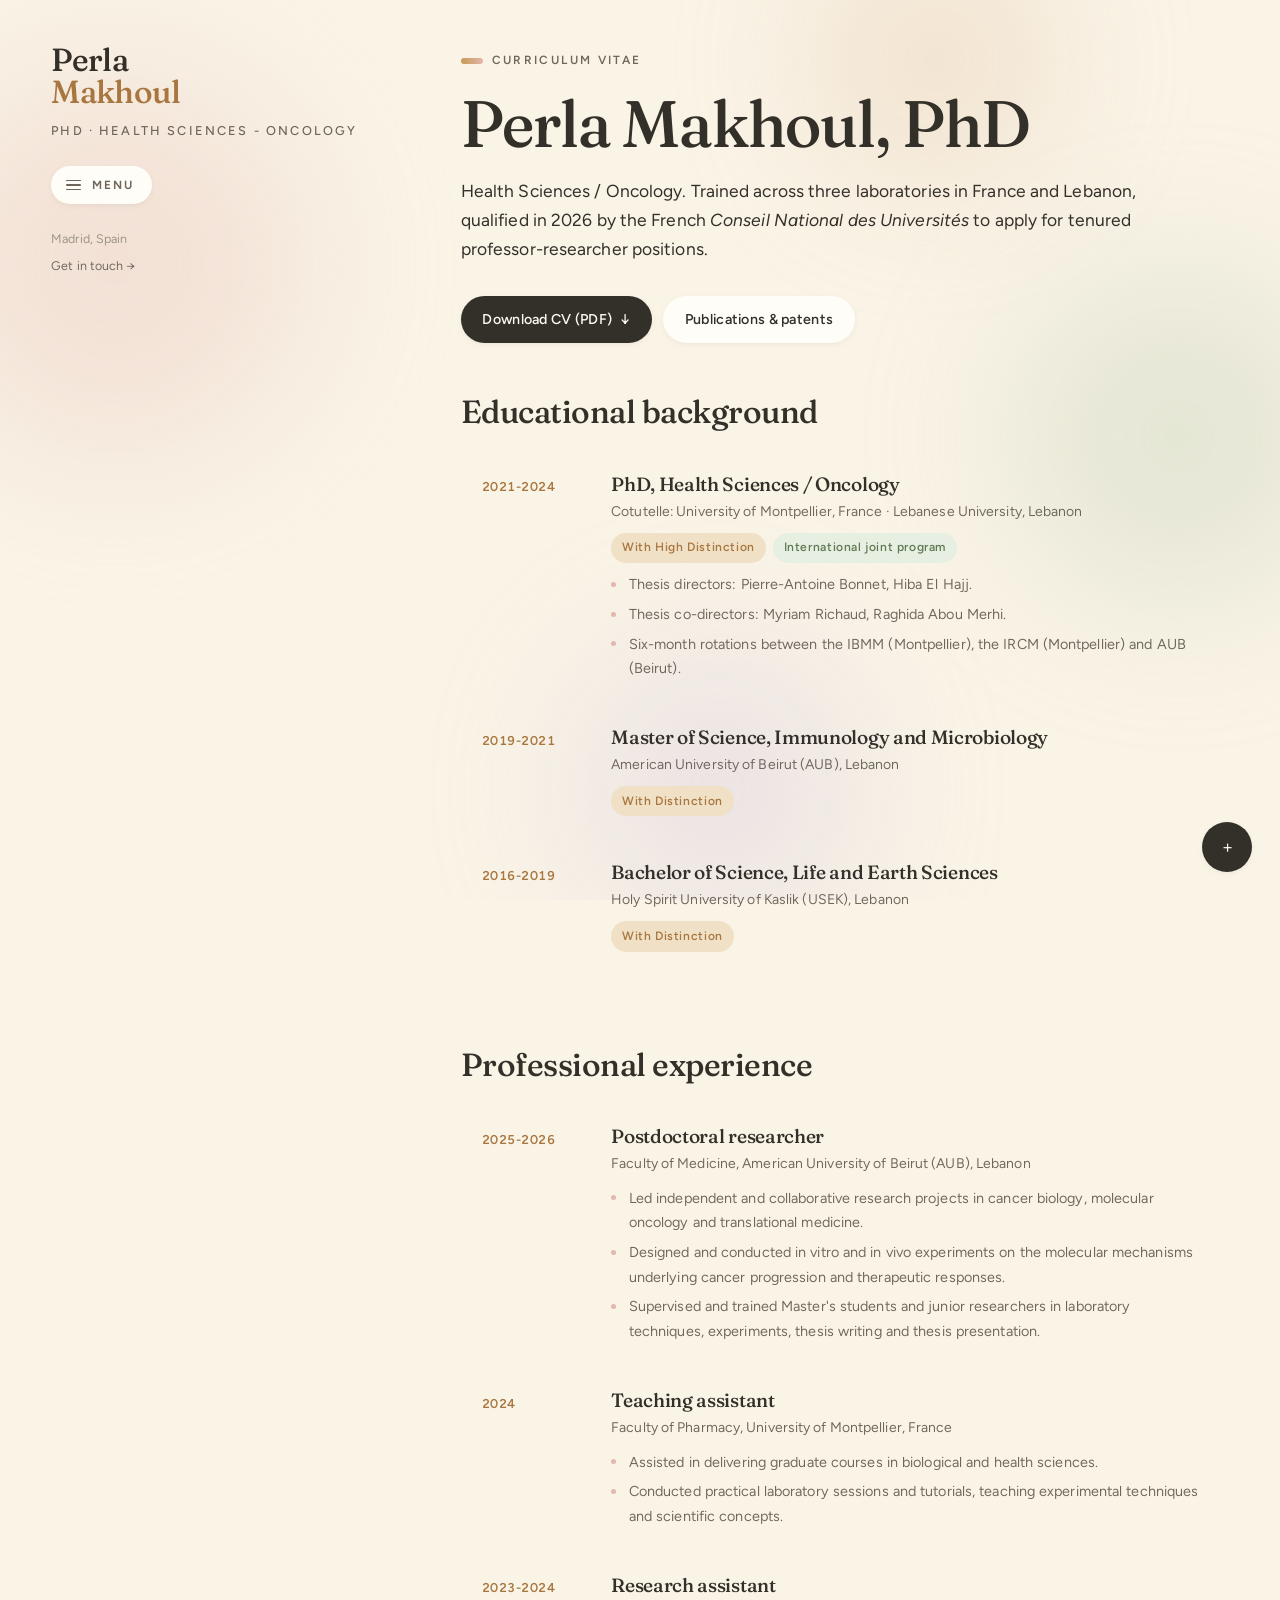
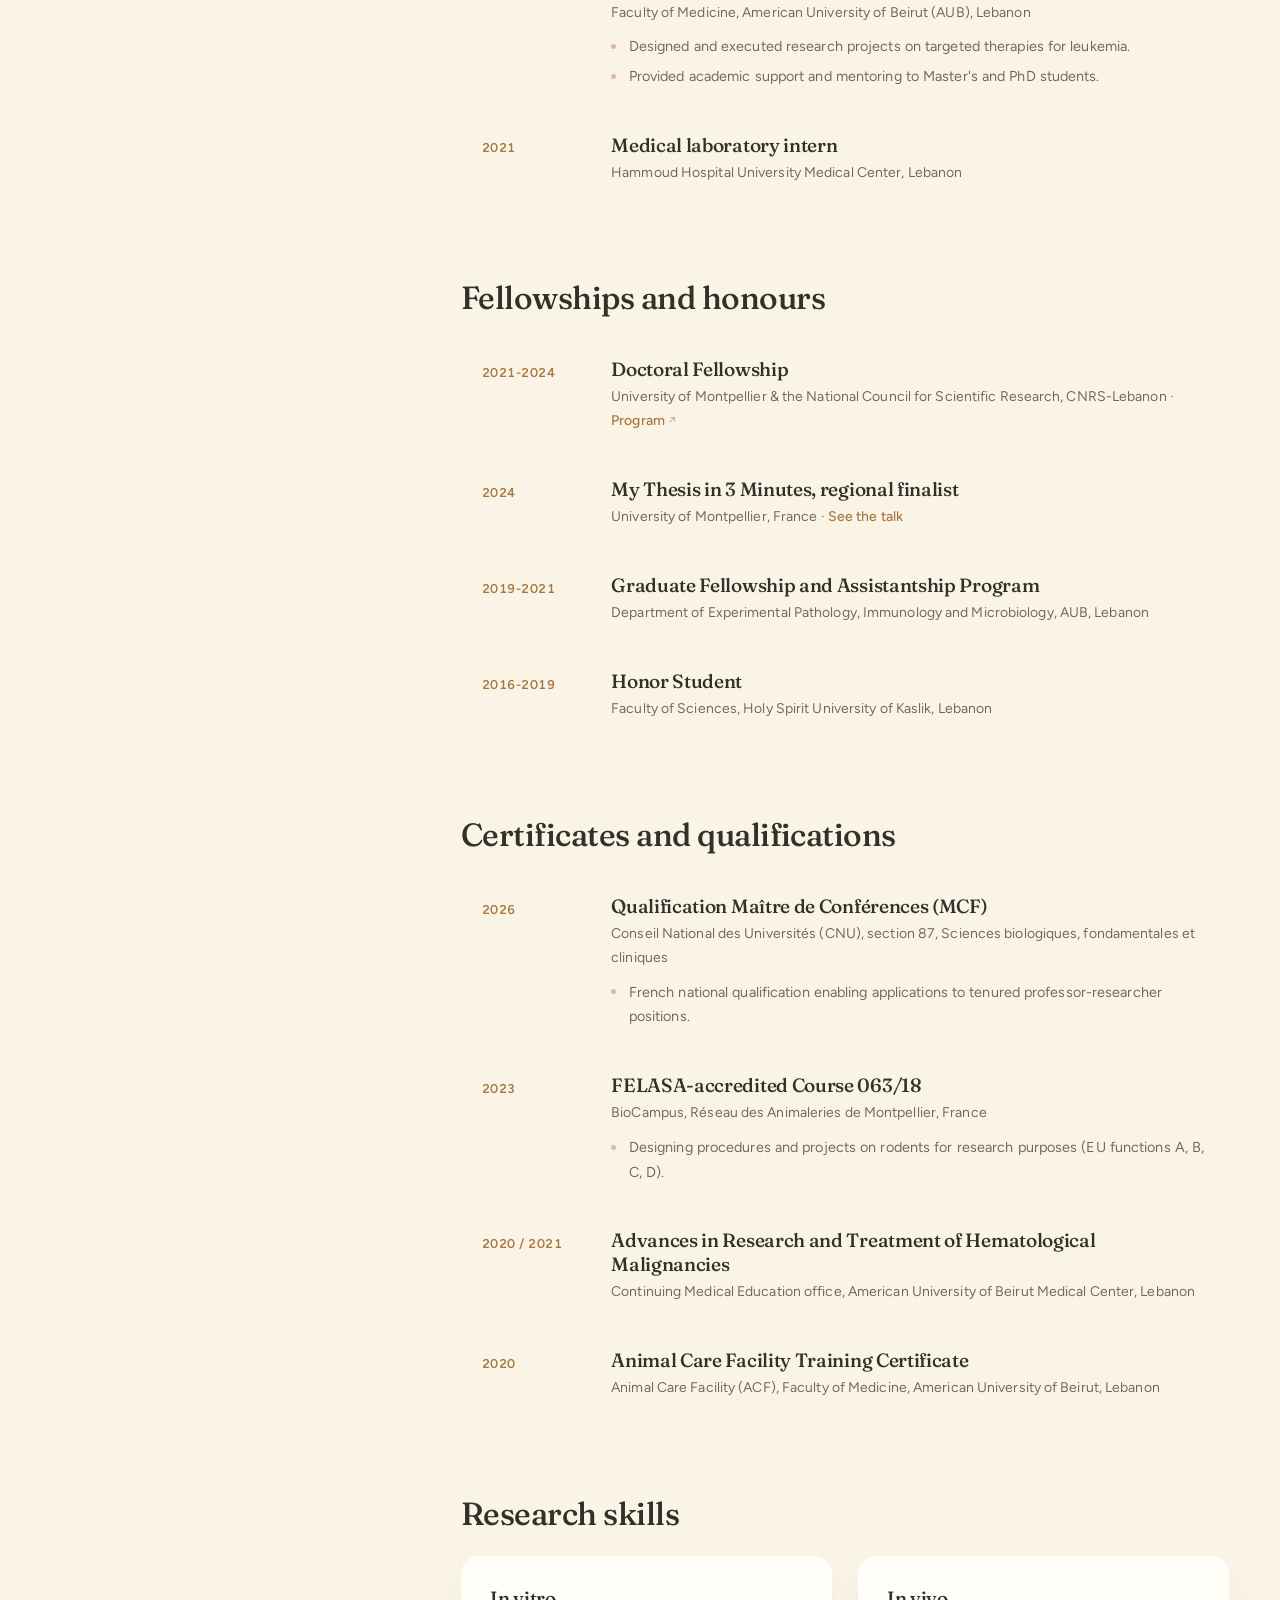
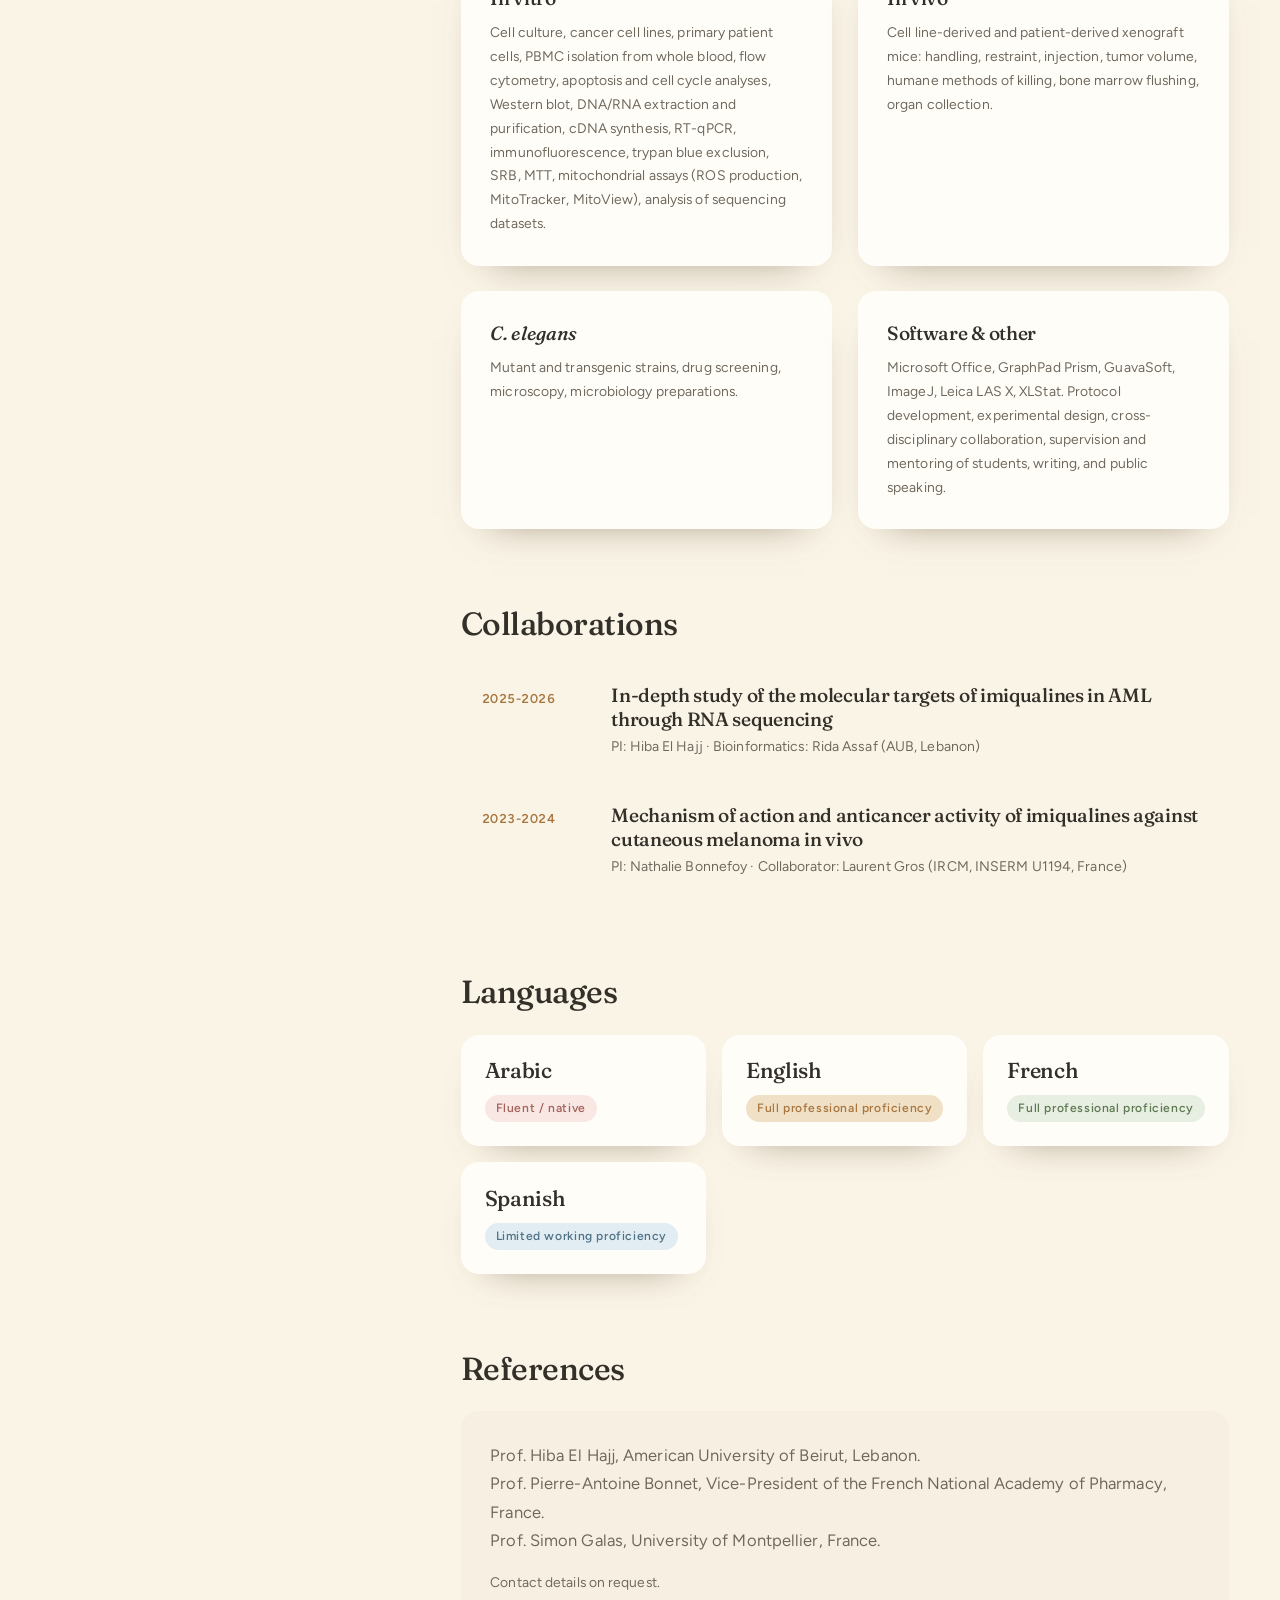
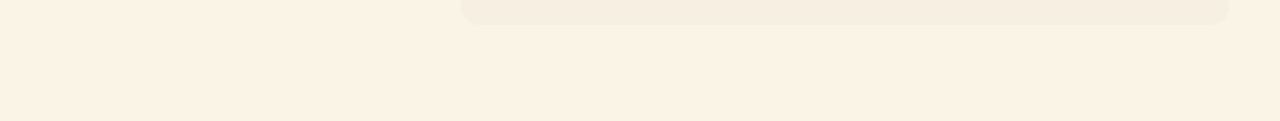
==== commit 93dd776e: "Publish the Oncogenesis paper, restore Project 1, update the CV The COMT bioactivation paper is now " ====
--- a/cv.html
+++ b/cv.html
@@ -4,7 +4,7 @@
 <meta charset="utf-8">
 <meta name="viewport" content="width=device-width, initial-scale=1">
 <title>CV, Perla Makhoul</title>
-<meta name="description" content="Curriculum vitae of Perla Makhoul, PhD. Education, professional experience, fellowships, honours, certifications and languages.">
+<meta name="description" content="Curriculum vitae of Perla Makhoul, PhD. Education, professional experience, fellowships, honours, certifications, research skills, collaborations and languages.">
 <link rel="icon" href="assets/img/favicon.svg" type="image/svg+xml">
 <link rel="preconnect" href="https://fonts.googleapis.com">
 <link rel="preconnect" href="https://fonts.gstatic.com" crossorigin>
@@ -72,7 +72,7 @@
           <div class="tl-when">2021-2024</div>
           <div class="tl-what">
             <h3>PhD, Health Sciences / Oncology</h3>
-            <p class="tl-where">University of Montpellier, France · Lebanese University, Lebanon</p>
+            <p class="tl-where">Cotutelle: University of Montpellier, France · Lebanese University, Lebanon</p>
             <div class="tags">
               <span class="tag">With High Distinction</span>
               <span class="tag sage">International joint program</span>
@@ -118,7 +118,7 @@
             <ul>
               <li>Led independent and collaborative research projects in cancer biology, molecular oncology and translational medicine.</li>
               <li>Designed and conducted in vitro and in vivo experiments on the molecular mechanisms underlying cancer progression and therapeutic responses.</li>
-              <li>Supervised and trained Master's students and junior researchers in laboratory techniques.</li>
+              <li>Supervised and trained Master's students and junior researchers in laboratory techniques, experiments, thesis writing and thesis presentation.</li>
             </ul>
           </div>
         </article>
@@ -147,6 +147,14 @@
           </div>
         </article>
 
+        <article class="tl-item rise d3">
+          <div class="tl-when">2021</div>
+          <div class="tl-what">
+            <h3>Medical laboratory intern</h3>
+            <p class="tl-where">Hammoud Hospital University Medical Center, Lebanon</p>
+          </div>
+        </article>
+
       </div>
     </section>
 
@@ -166,6 +174,14 @@
         </article>
 
         <article class="tl-item rise d1">
+          <div class="tl-when">2024</div>
+          <div class="tl-what">
+            <h3>My Thesis in 3 Minutes, regional finalist</h3>
+            <p class="tl-where">University of Montpellier, France · <a class="link plain" href="workshops.html">See the talk</a></p>
+          </div>
+        </article>
+
+        <article class="tl-item rise d2">
           <div class="tl-when">2019-2021</div>
           <div class="tl-what">
             <h3>Graduate Fellowship and Assistantship Program</h3>
@@ -219,6 +235,70 @@
           <div class="tl-what">
             <h3>Animal Care Facility Training Certificate</h3>
             <p class="tl-where">Animal Care Facility (ACF), Faculty of Medicine, American University of Beirut, Lebanon</p>
+          </div>
+        </article>
+
+      </div>
+    </section>
+
+    <section>
+      <h2 class="sec-title rise">Research skills</h2>
+      <div class="two-col">
+
+        <div class="card rise">
+          <h3 style="margin-bottom:.7rem">In vitro</h3>
+          <p class="muted small">
+            Cell culture, cancer cell lines, primary patient cells, PBMC isolation from whole blood,
+            flow cytometry, apoptosis and cell cycle analyses, Western blot, DNA/RNA extraction and
+            purification, cDNA synthesis, RT-qPCR, immunofluorescence, trypan blue exclusion, SRB, MTT,
+            mitochondrial assays (ROS production, MitoTracker, MitoView), analysis of sequencing datasets.
+          </p>
+        </div>
+
+        <div class="card rise d1">
+          <h3 style="margin-bottom:.7rem">In vivo</h3>
+          <p class="muted small">
+            Cell line-derived and patient-derived xenograft mice: handling, restraint, injection,
+            tumor volume, humane methods of killing, bone marrow flushing, organ collection.
+          </p>
+        </div>
+
+        <div class="card rise d2">
+          <h3 style="margin-bottom:.7rem"><i>C. elegans</i></h3>
+          <p class="muted small">
+            Mutant and transgenic strains, drug screening, microscopy, microbiology preparations.
+          </p>
+        </div>
+
+        <div class="card rise d3">
+          <h3 style="margin-bottom:.7rem">Software &amp; other</h3>
+          <p class="muted small">
+            Microsoft Office, GraphPad Prism, GuavaSoft, ImageJ, Leica LAS X, XLStat. Protocol development,
+            experimental design, cross-disciplinary collaboration, supervision and mentoring of students,
+            writing, and public speaking.
+          </p>
+        </div>
+
+      </div>
+    </section>
+
+    <section>
+      <h2 class="sec-title rise">Collaborations</h2>
+      <div class="tl">
+
+        <article class="tl-item rise">
+          <div class="tl-when">2025-2026</div>
+          <div class="tl-what">
+            <h3>In-depth study of the molecular targets of imiqualines in AML through RNA sequencing</h3>
+            <p class="tl-where">PI: Hiba El Hajj · Bioinformatics: Rida Assaf (AUB, Lebanon)</p>
+          </div>
+        </article>
+
+        <article class="tl-item rise d1">
+          <div class="tl-when">2023-2024</div>
+          <div class="tl-what">
+            <h3>Mechanism of action and anticancer activity of imiqualines against cutaneous melanoma in vivo</h3>
+            <p class="tl-where">PI: Nathalie Bonnefoy · Collaborator: Laurent Gros (IRCM, INSERM U1194, France)</p>
           </div>
         </article>
 
@@ -244,6 +324,18 @@
           <h3>Spanish</h3>
           <span class="tag sky">Limited working proficiency</span>
         </div>
+      </div>
+    </section>
+
+    <section>
+      <h2 class="sec-title rise">References</h2>
+      <div class="card tint rise d1">
+        <p class="muted">
+          Prof. Hiba El Hajj, American University of Beirut, Lebanon.<br>
+          Prof. Pierre-Antoine Bonnet, Vice-President of the French National Academy of Pharmacy, France.<br>
+          Prof. Simon Galas, University of Montpellier, France.
+        </p>
+        <p class="small muted" style="margin-top:1rem">Contact details on request.</p>
       </div>
     </section>
 
--- a/assets/css/style.css
+++ b/assets/css/style.css
@@ -68,6 +68,7 @@
   overflow-x: hidden;
 }
 img { max-width: 100%; display: block; }
+figure, figcaption { margin: 0; }   /* UA default is 1em 40px — it breaks every figure */
 a { color: var(--accent); text-decoration: none; }
 button { font: inherit; color: inherit; background: none; border: 0; cursor: pointer; }
 ul { margin: 0; padding: 0; list-style: none; }
@@ -168,11 +169,9 @@
   font-size: 1.12rem; line-height: 1.2; letter-spacing: -.01em;
 }
 .reveal-photo .veil span { font-size: .82rem; line-height: 1.5; opacity: .88; }
-.reveal-photo:hover img,
-.reveal-photo.is-open img { transform: scale(1.07); filter: saturate(.82) brightness(.94); }
-.reveal-photo:hover .veil,
+.reveal-photo.is-open img{ transform: scale(1.07); filter: saturate(.82) brightness(.94); }
 .reveal-photo.is-open .veil,
-.reveal-photo:focus-visible .veil { opacity: 1; transform: none; }
+.reveal-photo:focus-visible .veil{ opacity: 1; transform: none; }
 .reveal-photo::after {
   content: "";
   position: absolute; top: .8rem; right: .8rem;
@@ -182,7 +181,7 @@
   animation: ping 2.8s ease-out infinite;
   transition: opacity .3s;
 }
-.reveal-photo:hover::after, .reveal-photo.is-open::after { opacity: 0; }
+.reveal-photo.is-open::after{ opacity: 0; }
 @keyframes ping {
   0%   { box-shadow: 0 0 0 0 rgba(227,182,174,.7); }
   70%  { box-shadow: 0 0 0 14px rgba(227,182,174,0); }
@@ -201,7 +200,6 @@
   font-size: .74rem; letter-spacing: .17em; text-transform: uppercase; font-weight: 650;
   transition: color .3s var(--ease), background-color .3s var(--ease), transform .3s var(--ease);
 }
-.nav-toggle:hover { color: var(--ink); transform: translateY(-2px); }
 .nav-toggle[aria-expanded="true"] { background: var(--ink); color: #fdf8ee; }
 .nav-toggle .bars { position: relative; width: 15px; height: 11px; flex: none; }
 .nav-toggle .bars i,
@@ -242,7 +240,6 @@
   font-variant-numeric: tabular-nums;
   transition: color .3s var(--ease);
 }
-.nav a:hover { color: var(--ink); background: var(--surface-2); padding-left: .95rem; }
 .nav a[aria-current="page"] {
   color: var(--ink); font-weight: 600;
   background: linear-gradient(90deg, var(--accent-soft), transparent 92%);
@@ -255,7 +252,6 @@
   display: flex; flex-direction: column; gap: .3rem;
 }
 .rail-foot a { color: var(--ink-soft); }
-.rail-foot a:hover { color: var(--accent); }
 
 /* ==========================================================================
    Typography
@@ -315,7 +311,6 @@
 }
 .card.tint  { background: var(--surface-2); box-shadow: none; }
 .card > p, .entry .meta { max-width: 78ch; }
-.card.lift:hover { transform: translateY(-5px); box-shadow: var(--shadow-lg); }
 
 .stack   { display: flex; flex-direction: column; gap: 1.1rem; }
 .stack-lg{ display: flex; flex-direction: column; gap: clamp(1.4rem, 2.4vw, 2.2rem); }
@@ -342,7 +337,6 @@
   background-position: 0 95%;
   transition: background-size .35s var(--ease);
 }
-.link:hover { background-size: 100% 1.2px; }
 .link::after { content: " ↗"; font-size: .8em; opacity: .55; }
 .link.plain::after { content: ""; }
 
@@ -365,11 +359,8 @@
   box-shadow: var(--shadow-sm);
   transition: transform .3s var(--ease), box-shadow .3s var(--ease), background-color .3s var(--ease);
 }
-.btn:hover { transform: translateY(-3px); box-shadow: var(--shadow); }
 .btn.ghost { background: var(--surface); color: var(--ink); }
-.btn.ghost:hover { background: var(--surface); color: var(--accent); }
 .btn .arw { transition: transform .3s var(--ease); }
-.btn:hover .arw { transform: translateX(4px); }
 
 /* numbers strip */
 .figures { display: grid; grid-template-columns: repeat(auto-fit, minmax(130px, 1fr)); gap: 1.4rem 1.1rem; }
@@ -395,7 +386,6 @@
   box-shadow: var(--shadow); color: var(--ink);
   transition: transform .4s var(--ease), box-shadow .4s var(--ease), background-color .4s var(--ease);
 }
-.jump a:hover { transform: translateY(-6px); box-shadow: var(--shadow-lg); background: var(--surface); }
 .jump a strong { font-family: var(--serif); font-size: 1.2rem; font-weight: 500; }
 .jump a span { font-size: .845rem; color: var(--ink-soft); line-height: 1.55; }
 .jump a .go { margin-top: .5rem; font-size: .78rem; color: var(--accent); letter-spacing: .08em; text-transform: uppercase; font-weight: 600; }
@@ -411,7 +401,6 @@
   cursor: zoom-in;
   transition: transform .5s var(--ease), box-shadow .5s var(--ease);
 }
-.project-figure:hover { transform: translateY(-4px); box-shadow: var(--shadow-lg); }
 .project-figure img { border-radius: var(--r-sm); width: 100%; }
 .project-figure figcaption {
   margin-top: .75rem; padding: 0 .35rem .15rem;
@@ -429,7 +418,6 @@
   font-size: .81rem; font-weight: 600; letter-spacing: .07em; text-transform: uppercase;
   transition: background-color .3s var(--ease), color .3s var(--ease);
 }
-.disclose-btn:hover { background: var(--accent-soft); color: var(--accent); }
 .disclose-btn .chev { transition: transform .35s var(--ease); font-size: .95rem; }
 .disclose-btn[aria-expanded="true"] .chev { transform: rotate(180deg); }
 .disclose-body {
@@ -454,7 +442,6 @@
   box-shadow: var(--shadow-sm);
   transition: all .3s var(--ease);
 }
-.chip:hover { color: var(--ink); transform: translateY(-2px); }
 .chip[aria-pressed="true"] { background: var(--ink); color: #fdf8ee; }
 
 .pub {
@@ -464,7 +451,6 @@
   box-shadow: var(--shadow);
   transition: transform .4s var(--ease), box-shadow .4s var(--ease), opacity .35s, filter .35s;
 }
-.pub:hover { transform: translateY(-4px); box-shadow: var(--shadow-lg); }
 .pub.is-hidden { display: none; }
 .pub .yr {
   font-family: var(--serif); font-size: 1.5rem; color: var(--accent);
@@ -482,7 +468,6 @@
   background: var(--surface-2); color: var(--ink-soft);
   transition: background-color .3s, color .3s, transform .3s;
 }
-.mini:hover { background: var(--accent-soft); color: var(--accent); transform: translateY(-2px); }
 .mini.ok { background: #e7eee2; color: #5f7a52; }
 
 .patent {
@@ -509,7 +494,6 @@
   background: transparent;
   transition: background-color .4s var(--ease), transform .4s var(--ease);
 }
-.tl-item:hover { background: var(--surface); transform: translateX(5px); }
 .tl-when {
   font-size: .8rem; font-weight: 600; letter-spacing: .04em;
   color: var(--accent); font-variant-numeric: tabular-nums;
@@ -536,7 +520,6 @@
   box-shadow: var(--shadow);
   transition: transform .4s var(--ease), box-shadow .4s var(--ease);
 }
-.lang-card:hover { transform: translateY(-5px); box-shadow: var(--shadow-lg); }
 .lang-card h3 { font-size: 1.35rem; }
 .lang-card .tag { white-space: normal; line-height: 1.45; }
 
@@ -554,7 +537,6 @@
   box-shadow: var(--shadow);
   transition: transform .4s var(--ease), box-shadow .4s var(--ease);
 }
-.entry:hover { transform: translateY(-4px); box-shadow: var(--shadow-lg); }
 .entry .kicker {
   display: flex; align-items: center; gap: .6rem; flex-wrap: wrap;
   margin-bottom: .7rem;
@@ -573,8 +555,9 @@
   grid-template-columns: repeat(auto-fit, minmax(255px, 1fr));
   gap: clamp(1rem, 2vw, 1.7rem);
   align-items: start;
-}
-.media-2 > * { width: 100%; }
+  justify-items: center;
+}
+.media-2 > * { width: 100%; margin-inline: auto; }
 .media-2 .reveal-photo { aspect-ratio: 3 / 4; }
 .media-2 .reveal-photo.land { aspect-ratio: 4 / 3; }
 .media-2 .project-figure { cursor: zoom-in; }
@@ -590,7 +573,6 @@
   box-shadow: var(--shadow); color: var(--ink);
   transition: transform .4s var(--ease), box-shadow .4s var(--ease);
 }
-.contact-card:hover { transform: translateY(-6px); box-shadow: var(--shadow-lg); }
 .contact-card .ic { font-size: 1.5rem; margin-bottom: .45rem; }
 .contact-card .k { font-size: .75rem; letter-spacing: .14em; text-transform: uppercase; color: var(--ink-faint); font-weight: 600; }
 .contact-card .v { font-size: 1.02rem; font-weight: 500; word-break: break-word; }
@@ -627,9 +609,7 @@
   font-size: 1.12rem;
   transition: transform .4s var(--ease), background-color .35s var(--ease), color .35s var(--ease), opacity .35s var(--ease);
 }
-.fab:hover { transform: translateY(-4px) scale(1.06); background: var(--ink); color: #fdf8ee; }
 .fab.primary { background: var(--ink); color: #fdf8ee; }
-.fab.primary:hover { background: var(--accent); }
 .fab[hidden] { display: none; }
 
 /* staggered pop-in for the secondary fabs */
@@ -648,7 +628,6 @@
   to   { opacity: 1; transform: none; }
 }
 body.fabs-open #fab-main { transform: rotate(135deg); }
-body.fabs-open #fab-main:hover { transform: rotate(135deg) translateY(-4px) scale(1.06); }
 
 /* tooltip */
 .fab .tip {
@@ -660,7 +639,6 @@
   opacity: 0; pointer-events: none;
   transition: opacity .28s var(--ease), transform .28s var(--ease);
 }
-.fab:hover .tip { opacity: 1; transform: translateY(-50%); }
 
 /* toast */
 .toast {
@@ -700,7 +678,6 @@
   display: grid; place-items: center; font-size: 1.1rem;
   transition: background-color .3s;
 }
-.lightbox .x:hover { background: rgba(253,248,238,.28); }
 
 /* ==========================================================================
    Scroll reveal
@@ -712,6 +689,49 @@
 .rise.d3.in { transition-delay: .21s; }
 .rise.d4.in { transition-delay: .28s; }
 
+
+/* ==========================================================================
+   Hover states, pointer devices only.
+   On touch, a :hover rule that moves an element makes the browser treat the
+   first tap as a hover and swallow the click, so everything needs tapping
+   twice. Touch feedback is handled by :active below instead.
+   ========================================================================== */
+@media (hover: hover) and (pointer: fine) {
+  .reveal-photo:hover img { transform: scale(1.07); filter: saturate(.82) brightness(.94); }
+  .reveal-photo:hover .veil { opacity: 1; transform: none; }
+  .reveal-photo:hover::after { opacity: 0; }
+  .nav-toggle:hover { color: var(--ink); transform: translateY(-2px); }
+  .nav a:hover { color: var(--ink); background: var(--surface-2); padding-left: .95rem; }
+  .rail-foot a:hover { color: var(--accent); }
+  .card.lift:hover { transform: translateY(-5px); box-shadow: var(--shadow-lg); }
+  .link:hover { background-size: 100% 1.2px; }
+  .btn:hover { transform: translateY(-3px); box-shadow: var(--shadow); }
+  .btn.ghost:hover { background: var(--surface); color: var(--accent); }
+  .btn:hover .arw { transform: translateX(4px); }
+  .jump a:hover { transform: translateY(-6px); box-shadow: var(--shadow-lg); background: var(--surface); }
+  .project-figure:hover { transform: translateY(-4px); box-shadow: var(--shadow-lg); }
+  .disclose-btn:hover { background: var(--accent-soft); color: var(--accent); }
+  .chip:hover { color: var(--ink); transform: translateY(-2px); }
+  .pub:hover { transform: translateY(-4px); box-shadow: var(--shadow-lg); }
+  .mini:hover { background: var(--accent-soft); color: var(--accent); transform: translateY(-2px); }
+  .tl-item:hover { background: var(--surface); transform: translateX(5px); }
+  .lang-card:hover { transform: translateY(-5px); box-shadow: var(--shadow-lg); }
+  .entry:hover { transform: translateY(-4px); box-shadow: var(--shadow-lg); }
+  .contact-card:hover { transform: translateY(-6px); box-shadow: var(--shadow-lg); }
+  .fab:hover { transform: translateY(-4px) scale(1.06); background: var(--ink); color: #fdf8ee; }
+  .fab.primary:hover { background: var(--accent); }
+  body.fabs-open #fab-main:hover { transform: rotate(135deg) translateY(-4px) scale(1.06); }
+  .fab:hover .tip { opacity: 1; transform: translateY(-50%); }
+  .lightbox .x:hover { background: rgba(253,248,238,.28); }
+}
+
+/* tap feedback for touch, :active does not block the click */
+@media (hover: none) {
+  .btn:active, .fab:active, .chip:active, .mini:active, .disclose-btn:active,
+  .nav-toggle:active, .jump a:active, .contact-card:active, .lang-card:active,
+  .project-figure:active, .pub:active, .entry:active { transform: scale(.978); }
+}
+
 /* ==========================================================================
    Responsive
    ========================================================================== */
@@ -720,8 +740,13 @@
   .rail, .main { grid-column: 1 / -1; }
   .rail-inner { position: static; max-height: none; gap: 1.1rem; }
   .rail-foot { flex-direction: row; gap: 1.2rem; }
+  /* one line: "Perla Makhoul" (nbsp keeps the two halves together) */
+  .brand .name em { display: inline; }
+  .brand .name em::before { content: "\00a0"; }
   .gallery .reveal-photo.wide { grid-column: span 1; aspect-ratio: 4 / 5; }
-  .portrait-solo { max-width: 100%; }
+  /* single column: keep portrait photos from becoming full-width and enormous.
+     Posters stay full width so they read as large as possible before tapping. */
+  .media-2 .reveal-photo { max-width: 430px; }
 }
 @media (max-width: 620px) {
   body { font-size: 16px; }
